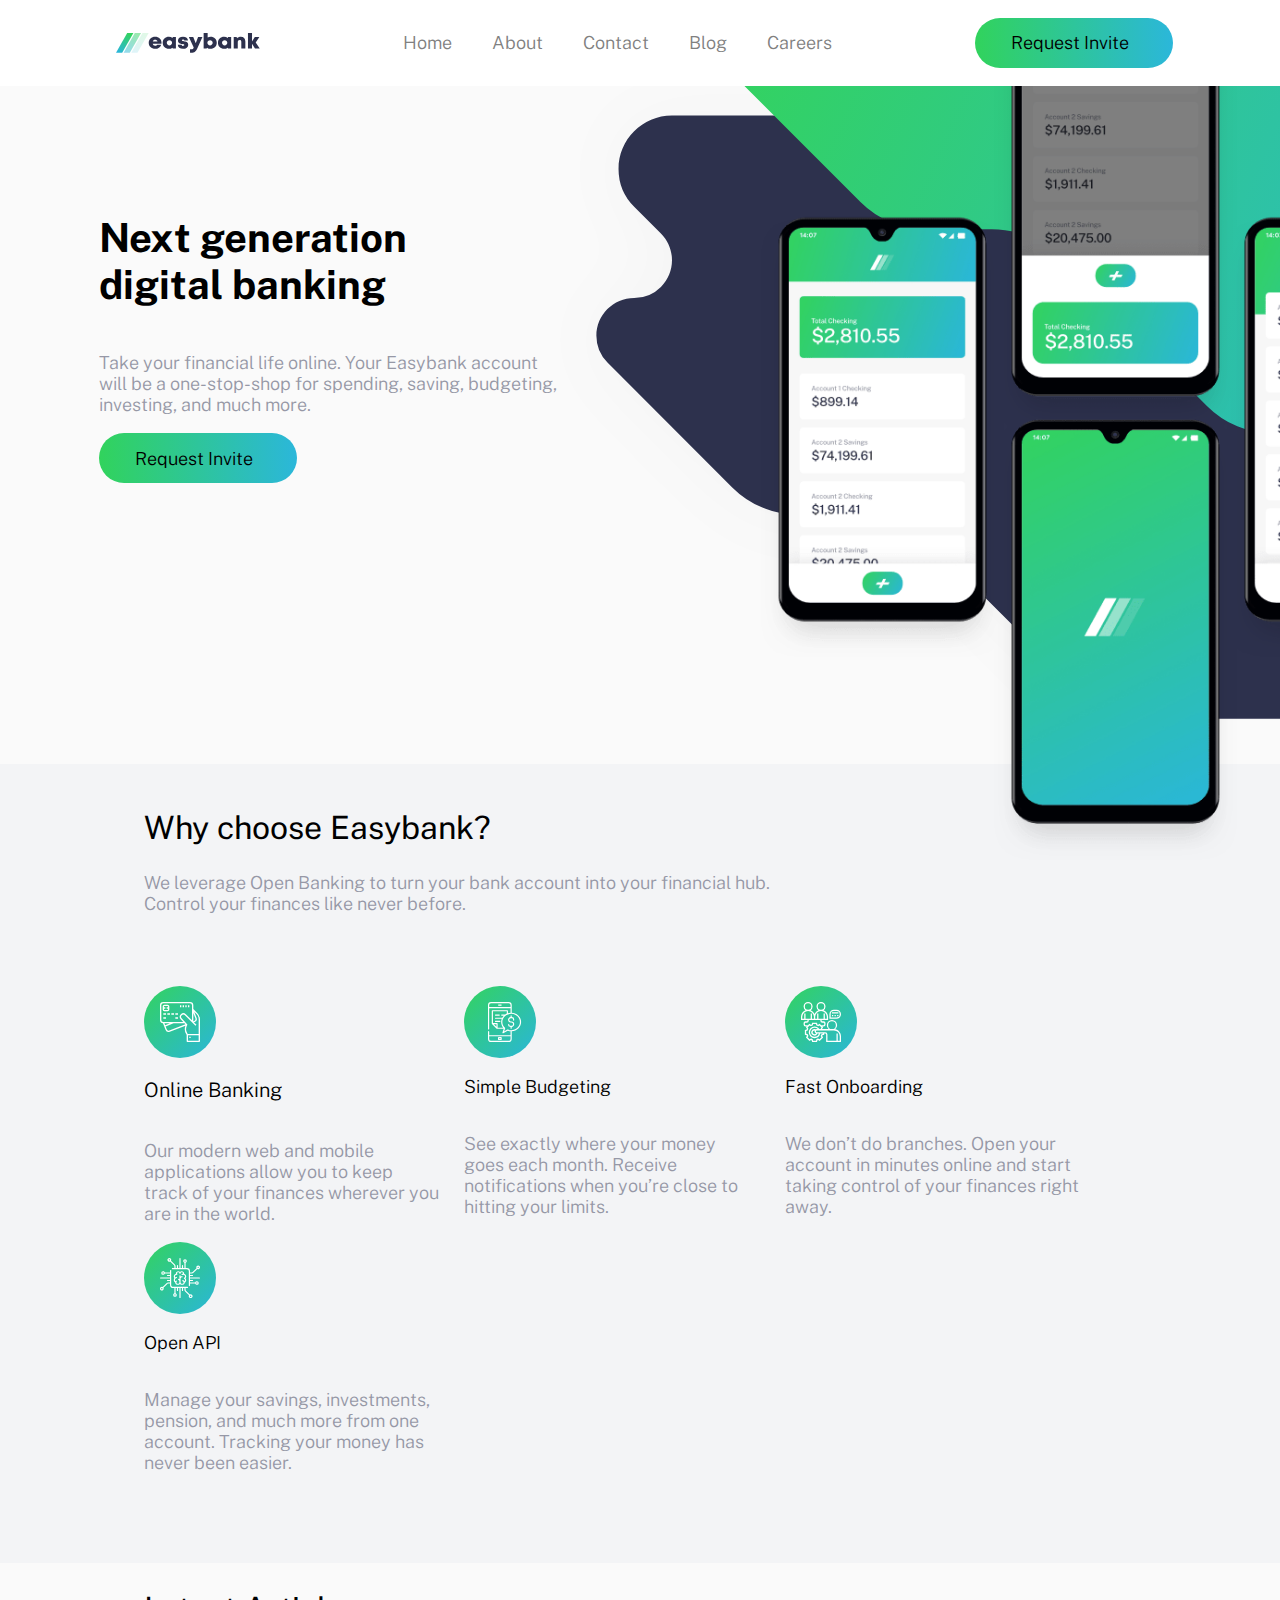
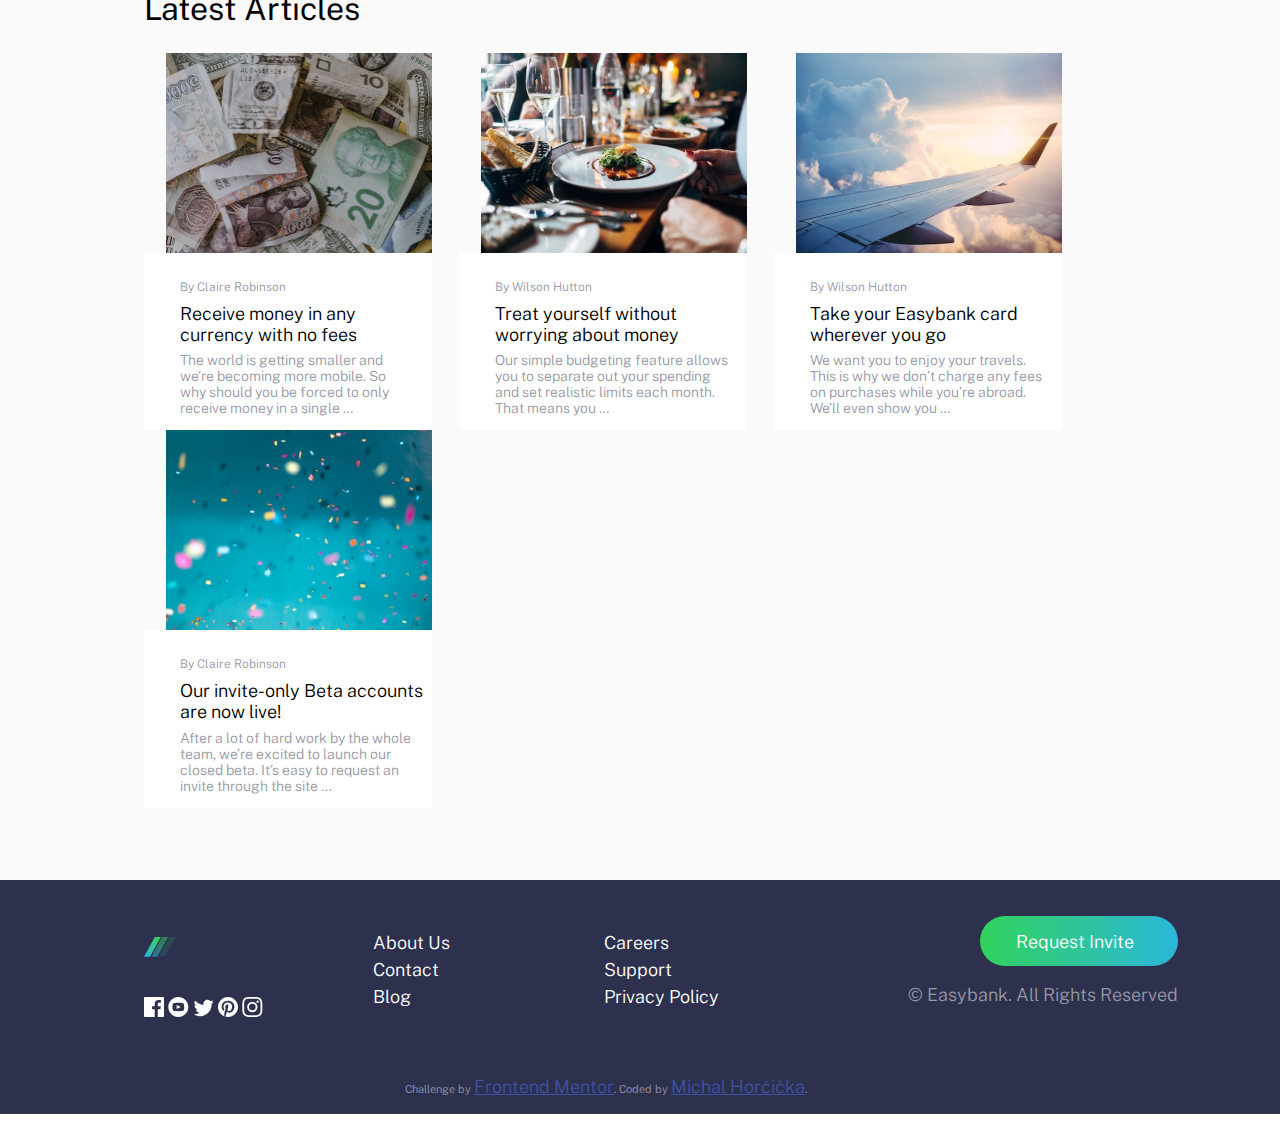
==== index.html @ eb5b4417 "complete web/mobile design" ====
<!DOCTYPE html>
<html lang="en">

<head>
  <meta charset="UTF-8">
  <meta name="viewport" content="width=device-width, initial-scale=1.0"> <!-- displays site properly based on user's device -->

  <link rel="icon" type="image/png" sizes="32x32" href="./images/favicon-32x32.png">
  <link rel="stylesheet" href="style.css" />
  <title>Frontend Mentor | Easybank landing page</title>

  <!-- Feel free to remove these styles or customise in your own stylesheet 👍 -->

</head>

<body>
  <div class="nav">

    <img src="images/logo.svg" alt="">
    <img class="hamburger__button"src="images/icon-hamburger.svg" alt="">
    <div class="nav__links">
      <a href="#">Home</a>
      <a href="#">About</a>
      <a href="#">Contact</a>
      <a href="#">Blog</a>
      <a href="#">Careers</a>

    </div>
    <div class="button">Request Invite</div>
  </div>

  <div class="content__description">
    <div class="article">
      <div class="article__describe">
          <h1 class="article__title main__heading">Next generation digital banking</h1>
          <p class="article__text">Take your financial life online. Your Easybank account will be a one-stop-shop
            for spending, saving, budgeting, investing, and much more.</p>
          <div class="button"> Request Invite</div>
        </div>

      <div class="mockups">
        <img class="mockups__image" src="images/image-mockups.png" alt="">

      </div>
    </div>



    <div class="reference">
      <div class="reference__describe">
        <h2 class="reference__title secondary__heading">Why choose Easybank?</h2>

        <p class="reference__text">We leverage Open Banking to turn your bank account into your financial hub. Control
          your finances like never before.</p>
      </div>

      <div class="reference__adv">

        <div class="reference__adv--item">
          <img class="icon" src="images/icon-online.svg" alt="">

          <h3 class="medium__title">Online Banking</h3>
          <p class="reference__adv--item-text">Our modern web and mobile applications allow you to keep track of your finances
            wherever you are in the world.</p>
        </div>
        <div class="reference__adv--item">
          <img class="icon" src="images/icon-budgeting.svg" alt="">
          <h3 class="medium-title">Simple Budgeting</h3>
          <p class="reference__adv--item-text">See exactly where your money goes each month. Receive notifications when you’re
            close to hitting your limits.</p>
        </div>
        <div class="reference__adv--item">
          <img class="icon" src="images/icon-onboarding.svg" alt="">
          <h3 class="medium-title">Fast Onboarding</h3>
          <p class="reference__adv--item-text">We don’t do branches. Open your account in minutes online and start taking control
            of your finances right away.</p>
        </div>
        <div class="reference__adv--item">
          <img class="icon" src="images/icon-api.svg" alt="">
          <h3 class="medium-title">Open API</h3>
          <p class="reference__adv--item-text">Manage your savings, investments, pension, and much more from one account. Tracking
            your money has never been easier.</p>
        </div>


      </div>

    </div>
    <div class="last_art">
      <h2 class="secondary__heading last_art--heading">Latest Articles</h2>
      <div class="last_art--items">
        <div class="last_art--item">
          <img class="last-art--img" src="images/image-currency.jpg" alt="">
          <div class="last_art--blok">
            <div class="small-font"> By Claire Robinson</div>
            <div class="small__title">Receive money in any currency with no fees</div>
            <p class="last_art--text">The world is getting smaller and we’re becoming more mobile. So why should you be
              forced to only receive money in a single …</p>
          </div>
        </div>
        <div class="last_art--item">
          <img class="last-art--img" src="images/image-restaurant.jpg" alt="">
          <div class="last_art--blok">
            <div class="small-font">By Wilson Hutton</div>
            <div class="small__title"> Treat yourself without worrying about money</div>
            <p class="last_art--text"> Our simple budgeting feature allows you to separate out your spending and set
              realistic limits each month. That means you …</p>
          </div>
        </div>
        <div class="last_art--item">
          <img class="last-art--img" src="images/image-plane.jpg" alt="">
          <div class="last_art--blok">
            <div class="small-font"> By Wilson Hutton</div>
            <div class="small__title"> Take your Easybank card wherever you go</div>
            <p class="last_art--text"> We want you to enjoy your travels. This is why we don’t charge any fees on purchases
              while you’re abroad. We’ll even show you …</p>
          </div>
        </div>
        <div class="last_art--item">
          <img class="last-art--img" src="images/image-confetti.jpg" alt="">
          <div class="last_art--blok">
            <div class="small-font"> By Claire Robinson</div>
            <div class="small__title"> Our invite-only Beta accounts are now live!</div>
            <p class="last_art--text"> After a lot of hard work by the whole team, we’re excited to launch our closed beta.
              It’s easy to request an invite through the site ...</p>
          </div>

        </div>


      </div>
    </div>
  </div>

  <div class="footer__nav">
    <div class="footer__nav--social">
      <div class="logo">
        <img src="images/logo.svg" alt="">
      </div>



      <img src="images/icon-facebook.svg" alt="">
      <img src="images/icon-youtube.svg" alt="">
      <img src="images/icon-twitter.svg" alt="">
      <img src="images/icon-pinterest.svg" alt="">
      <img src="images/icon-instagram.svg" alt="">
    </div>
    <div class="footer__nav--items">
      <a href="#">About Us</a>
      <a href="#"> Contact</a>
      <a href="#">Blog</a>
      <a href="#">Careers</a>
      <a href="#"> Support</a>
      <a href="#">Privacy Policy</a>

    </div>
    <div class="request__button">
      <div class="button ">Request Invite</div>
      <p>© Easybank. All Rights Reserved</p>
    </div>
    <div class="attribution">
      Challenge by <a href="https://www.frontendmentor.io?ref=challenge" target="_blank">Frontend Mentor</a>.
      Coded by <a href="#">Michal Horčička</a>.
    </div>
  </div>



  <!--














  About Us
  Contact
  Blog
  Careers
  Support
  Privacy Policy

  Request Invite

  © Easybank. All Rights Reserved  -->

  <!-- <div class="attribution">
    Challenge by <a href="https://www.frontendmentor.io?ref=challenge" target="_blank">Frontend Mentor</a>.
    Coded by <a href="#">Your Name Here</a>.
  </div> -->
</body>

</html>
---- style.css ----
@import url("https://fonts.googleapis.com/css2?family=Public+Sans:wght@300;400;700&display=swap");
* {
  box-sizing: border-box;
  font-size: 18px;
  font-weight: 300;
}

html {
  width: 100%;
}

body {
  display: grid;
  grid-template-rows: 3rem auto 1fr;
  grid-template-areas: "header header" "article article " "footer footer";
  height: 100%;
  width: 100%;
  font-family: "Public Sans", sans-serif;
  margin-left: 0;
}
@media (max-width: 330px) {
  body {
    grid-template-rows: 3rem 185rem 1fr;
  }
}

.main__heading {
  font-size: 40px;
  font-weight: 700;
}

.secondary__heading {
  font-size: 32px;
  font-weight: 400;
}

.medium__title {
  font-size: 20px;
  font-weight: 300;
  color: black;
}

.icon {
  width: max-content;
}

.button {
  padding: 0.8rem 2rem;
  background: linear-gradient(90deg, #31d35c 0%, #2bb7da 100%, #2d314d 100%);
  border-radius: 2rem;
  width: 11rem;
}

.nav {
  background: white;
  display: flex;
  flex-direction: row;
  flex-wrap: wrap;
  position: fixed;
  z-index: 100;
  justify-content: space-around;
  align-items: center;
  padding: 1rem 2.5rem 1rem 3rem;
  width: 100%;
  top: 0;
}
@media (max-width: 925px) {
  .nav {
    padding-left: 1rem;
    justify-content: space-between;
  }
}
@media (max-width: 925px) {
  .nav .nav__links {
    display: none;
  }
}
.nav img {
  width: 8rem;
}
.nav .hamburger__button {
  width: 1rem;
}
@media (min-width: 925px) {
  .nav .hamburger__button {
    display: none;
  }
}
@media (max-width: 925px) {
  .nav .button {
    display: none;
  }
}
.nav a {
  margin: 0 1rem;
  text-decoration: none;
  color: gray;
}

.content__description {
  grid-area: article;
  background: #fafafa;
  overflow: hidden;
}
@media (max-width: 330px) {
  .content__description {
    width: 330px;
    margin-top: -24rem;
  }
}
.content__description .article {
  margin: 0 0 0 5.5rem;
  display: flex;
  height: 39rem;
  flex-direction: row;
  flex-wrap: wrap-reverse;
}
@media (max-width: 1000px) {
  .content__description .article {
    flex-direction: column-reverse;
    flex-wrap: nowrap;
    height: 30%;
    margin: 0 0 5rem;
    align-items: center;
    text-align: center;
  }
}
@media (max-width: 1000px) and (max-width: 330px) {
  .content__description .article {
    width: 100%;
    height: 24.3%;
  }
}
.content__description .article .mockups {
  background: url("images/bg-intro-desktop.svg") no-repeat;
  background-position-x: 6rem;
  background-position-y: 0;
  background-size: 130%;
  width: 67%;
}
@media (max-width: 1516px) {
  .content__description .article .mockups {
    background-size: 100%;
    background-position-x: 16rem;
    background-position-y: -1rem;
    width: 100%;
    position: relative;
    left: 12%;
    top: 14rem;
  }
}
@media (max-width: 1000px) {
  .content__description .article .mockups {
    background-position-x: 0;
    left: -50rem;
    top: -2rem;
    margin-left: 100rem;
  }
}
@media (max-width: 330px) {
  .content__description .article .mockups {
    width: 100%;
    background-position-x: -60px;
    background-position-y: -8rem;
    background-size: 140%;
  }
}
.content__description .article .mockups .mockups__image {
  position: relative;
  left: 17.9rem;
  top: 8rem;
}
@media (max-width: 1516px) {
  .content__description .article .mockups .mockups__image {
    left: 28.9rem;
    width: 60%;
  }
}
@media (max-width: 1000px) {
  .content__description .article .mockups .mockups__image {
    left: 2.9rem;
    top: 2rem;
  }
}
@media (max-width: 330px) {
  .content__description .article .mockups .mockups__image {
    left: -0.4rem;
    top: -3rem;
  }
}
.content__description .article .article__describe {
  position: relative;
  top: 22rem;
  display: flex;
  flex-direction: column;
}
@media (max-width: 1516px) {
  .content__description .article .article__describe {
    top: -40%;
  }
}
@media (max-width: 1000px) {
  .content__description .article .article__describe {
    top: 0;
    align-items: center;
  }
}
.content__description .article .article__describe .article__title {
  font-size: 40px;
  font-weight: 700;
  width: 24rem;
}
@media (max-width: 330px) {
  .content__description .article .article__describe .article__title {
    width: 15rem;
    font-size: 1.8rem;
  }
}
.content__description .article .article__describe .article__text {
  width: 26rem;
  color: #9698a6;
}
@media (max-width: 330px) {
  .content__description .article .article__describe .article__text {
    width: 15rem;
    font-size: 0.7rem;
    line-height: 1.5;
    margin-bottom: 2rem;
  }
}
.content__description .reference {
  color: #9698a6;
  grid-area: reference;
  width: 100%;
  padding: 1rem 0 4rem 8rem;
  background: #f3f4f6;
}
.content__description .reference .reference__describe {
  grid-area: describe__ref;
}
.content__description .reference .reference__title {
  color: black;
  font-weight: 400;
}
.content__description .reference .reference__text {
  width: 36rem;
}
@media (max-width: 330px) {
  .content__description .reference .reference__text {
    width: 25rem;
    padding: 0 8rem 0 1rem;
    font-size: 0.7rem;
  }
}
.content__description .reference p {
  width: 16.4rem;
}
@media (max-width: 330px) {
  .content__description .reference {
    width: 100%;
    padding-left: 0;
    text-align: center;
  }
}
.content__description .reference .reference__adv {
  grid-area: ref__adv;
  display: flex;
  flex-direction: row;
  flex-wrap: wrap;
  margin-top: 4rem;
}
@media (max-width: 330px) {
  .content__description .reference .reference__adv {
    flex-direction: column;
    flex-wrap: nowrap;
    align-items: center;
  }
}
.content__description .reference .reference__adv .reference__adv--item {
  margin-right: 0.4rem;
  padding-right: 1rem;
  display: flex;
  flex-direction: column;
}
.content__description .reference .reference__adv .reference__adv--item h3 {
  color: black;
}
@media (max-width: 330px) {
  .content__description .reference .reference__adv .reference__adv--item {
    align-items: center;
    padding-right: 0;
    margin-right: 0;
    margin-top: 1rem;
  }
}
.content__description .reference .reference__adv .reference__adv--item .reference__adv--item-text {
  width: 16.4rem;
}
@media (max-width: 330px) {
  .content__description .reference .reference__adv .reference__adv--item .reference__adv--item-text {
    width: 15.4rem;
    font-size: 0.7rem;
  }
}
.content__description .last_art {
  grid-area: last_artic;
  background: #fafafa;
  display: flex;
  flex-direction: column;
  flex-wrap: wrap;
  padding-bottom: 4rem;
}
.content__description .last_art .last_art--heading {
  margin-left: 8rem;
}
@media (max-width: 330px) {
  .content__description .last_art .last_art--heading {
    margin-left: 0;
    text-align: center;
  }
}
.content__description .last_art .last_art--items {
  margin-left: 8rem;
  display: flex;
  flex-direction: row;
  flex-wrap: wrap;
}
@media (max-width: 330px) {
  .content__description .last_art .last_art--items {
    margin-left: 0;
    flex-direction: column;
    flex-wrap: nowrap;
  }
}
.content__description .last_art .last_art--items .last_art--item {
  margin-right: 1.5rem;
  display: flex;
  color: #9698a6;
  flex-direction: column;
  align-items: end;
}
@media (max-width: 330px) {
  .content__description .last_art .last_art--items .last_art--item {
    align-items: center;
    margin-right: 0;
  }
}
.content__description .last_art .last_art--items .last_art--item .last_art--blok {
  background: white;
  padding-left: 2rem;
  padding-top: 1.5rem;
}
@media (max-width: 330px) {
  .content__description .last_art .last_art--items .last_art--item .last_art--blok {
    padding-left: 0;
  }
}
.content__description .last_art .last_art--items .last_art--item .last_art--blok .small__title {
  font-size: 18px;
  font-weight: 300;
  color: black;
  width: 14rem;
}
@media (max-width: 330px) {
  .content__description .last_art .last_art--items .last_art--item .last_art--blok .small__title {
    font-size: 17px;
  }
}
.content__description .last_art .last_art--items .last_art--item .last-art--img {
  width: 266px;
  height: 200px;
  display: inline-block;
}
.content__description .last_art .last_art--items .last_art--item .small-font {
  font-size: 12px;
  margin-bottom: 0.5rem;
}
.content__description .last_art .last_art--items .last_art--item .last_art--text {
  margin-top: 0.4rem;
  font-size: 14px;
  width: 13rem;
}
@media (max-width: 330px) {
  .content__description .last_art .last_art--items .last_art--item .last_art--text {
    font-size: 12px;
    width: 14rem;
  }
}

.footer__nav {
  background: #2d314d;
  grid-area: footer;
  display: grid;
  grid-template-columns: 1fr 2fr 10fr 2fr;
  grid-template-rows: 10rem 3rem;
  grid-template-areas: "icon link button" "maker maker maker";
  justify-items: center;
  align-items: center;
  color: #9698a6;
  width: 100%;
}
@media (max-width: 330px) {
  .footer__nav {
    display: flex;
    flex-direction: column;
    flex-wrap: nowrap;
    justify-content: space-around;
    height: 150%;
  }
}
.footer__nav .logo {
  margin-bottom: 2rem;
}
.footer__nav .footer__nav--social {
  grid-area: icon;
  margin-left: 8rem;
  margin-right: 5rem;
  margin-top: 1rem;
}
@media (max-width: 330px) {
  .footer__nav .footer__nav--social {
    margin: 1rem 0 0;
  }
}
.footer__nav .footer__nav--items {
  grid-area: link;
  display: flex;
  flex-direction: column;
  flex-wrap: wrap;
  justify-content: space-around;
  width: 500px;
  height: 80px;
}
.footer__nav .footer__nav--items a {
  color: white;
  text-decoration: none;
}
@media (max-width: 330px) {
  .footer__nav .footer__nav--items {
    width: 100%;
    height: 12rem;
    justify-content: space-around;
    align-items: center;
  }
}
.footer__nav .request__button {
  grid-area: button;
  display: flex;
  flex-direction: column;
  align-items: end;
}
.footer__nav .request__button .button {
  color: white;
}
@media (max-width: 330px) {
  .footer__nav .request__button {
    align-items: center;
  }
}
.footer__nav .attribution {
  grid-area: maker;
  font-size: 11px;
  text-align: center;
}
@media (max-width: 330px) {
  .footer__nav .attribution {
    margin: 0 3rem 0 2rem;
  }
}
.footer__nav .attribution a {
  color: #3e52a3;
}

/*# sourceMappingURL=style.css.map */
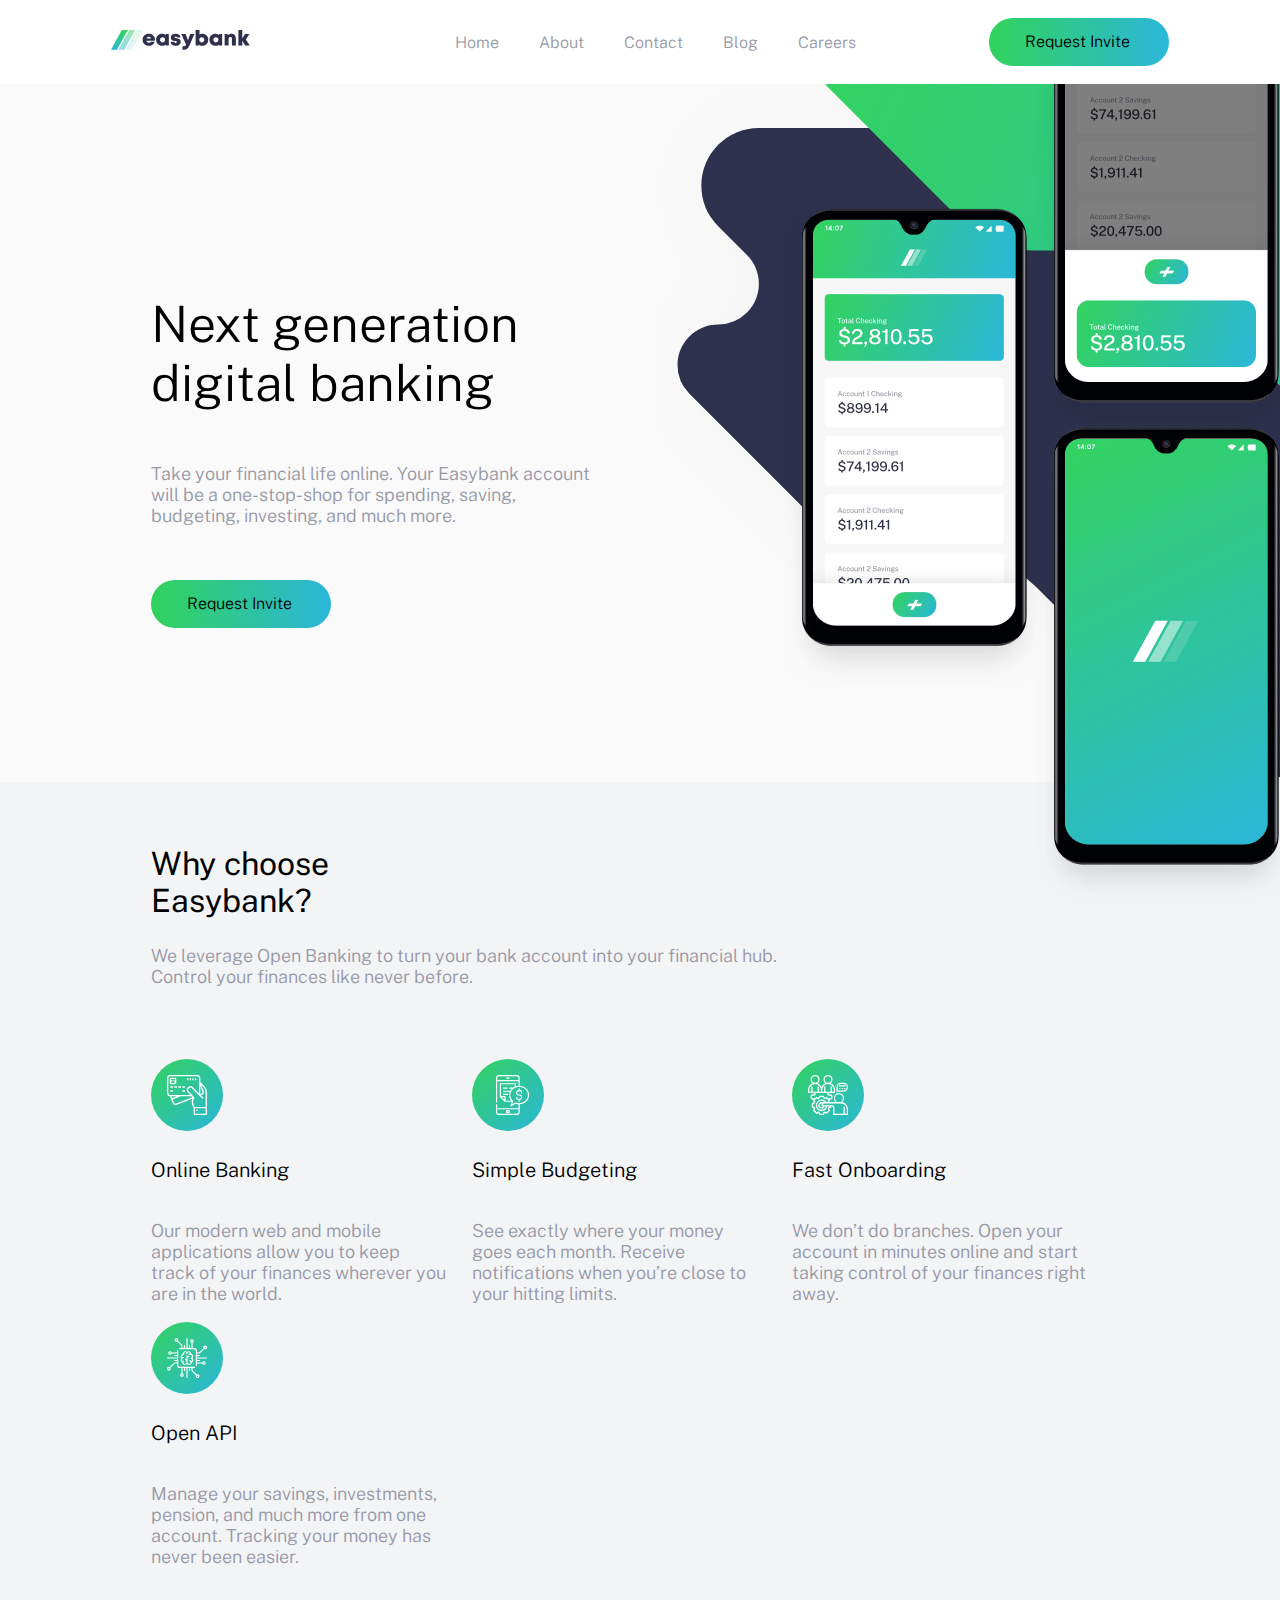
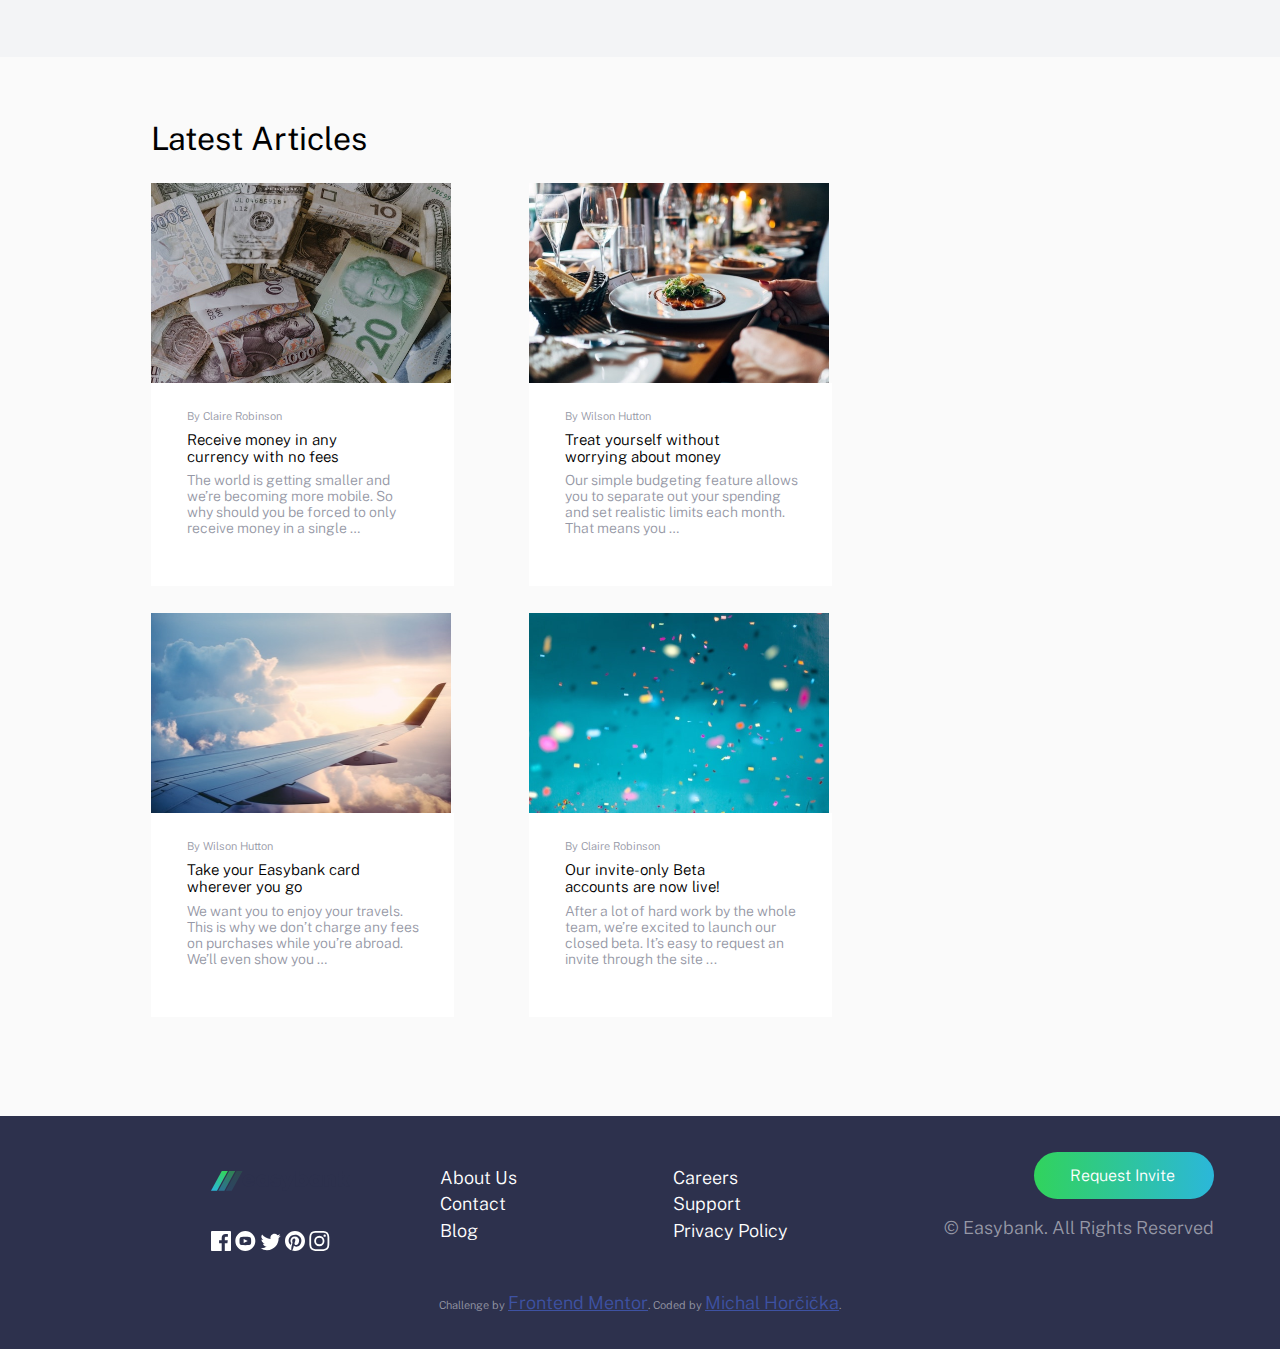
==== commit 8f328399: "refaktoring css to scss responsive design for iphone + ipad + web" ====
--- a/index.html
+++ b/index.html
@@ -4,6 +4,7 @@
 <head>
   <meta charset="UTF-8">
   <meta name="viewport" content="width=device-width, initial-scale=1.0"> <!-- displays site properly based on user's device -->
+  <meta name="viewport" content="width=device-width, initial-scale=1.0, minimum-scale=1.0, maximum-scale=1.0, user-scalable=no">
 
   <link rel="icon" type="image/png" sizes="32x32" href="./images/favicon-32x32.png">
   <link rel="stylesheet" href="style.css" />
@@ -15,9 +16,12 @@
 
 <body>
   <div class="nav">
-
-    <img src="images/logo.svg" alt="">
-    <img class="hamburger__button"src="images/icon-hamburger.svg" alt="">
+    <div class="logo">
+      <img src="images/logo.svg" alt="">
+    </div>
+    <div class="hamburger__button" >
+      <img src="images/icon-hamburger.svg" alt="">
+    </div>
     <div class="nav__links">
       <a href="#">Home</a>
       <a href="#">About</a>
@@ -32,11 +36,11 @@
   <div class="content__description">
     <div class="article">
       <div class="article__describe">
-          <h1 class="article__title main__heading">Next generation digital banking</h1>
-          <p class="article__text">Take your financial life online. Your Easybank account will be a one-stop-shop
-            for spending, saving, budgeting, investing, and much more.</p>
-          <div class="button"> Request Invite</div>
-        </div>
+        <h1 class="article__title">Next generation digital banking</h1>
+        <p class="article__text">Take your financial life online. Your Easybank account will be a one-stop-shop
+          for spending, saving, budgeting, investing, and much more.</p>
+        <div class="button"> Request Invite</div>
+      </div>
 
       <div class="mockups">
         <img class="mockups__image" src="images/image-mockups.png" alt="">
@@ -48,7 +52,7 @@
 
     <div class="reference">
       <div class="reference__describe">
-        <h2 class="reference__title secondary__heading">Why choose Easybank?</h2>
+        <h2 class="reference__title ">Why choose Easybank?</h2>
 
         <p class="reference__text">We leverage Open Banking to turn your bank account into your financial hub. Control
           your finances like never before.</p>
@@ -59,25 +63,25 @@
         <div class="reference__adv--item">
           <img class="icon" src="images/icon-online.svg" alt="">
 
-          <h3 class="medium__title">Online Banking</h3>
+          <h3 class="reference__medium--title">Online Banking</h3>
           <p class="reference__adv--item-text">Our modern web and mobile applications allow you to keep track of your finances
             wherever you are in the world.</p>
         </div>
         <div class="reference__adv--item">
           <img class="icon" src="images/icon-budgeting.svg" alt="">
-          <h3 class="medium-title">Simple Budgeting</h3>
+          <h3 class="reference__medium--title">Simple Budgeting</h3>
           <p class="reference__adv--item-text">See exactly where your money goes each month. Receive notifications when you’re
-            close to hitting your limits.</p>
+            close to your hitting limits.</p>
         </div>
         <div class="reference__adv--item">
           <img class="icon" src="images/icon-onboarding.svg" alt="">
-          <h3 class="medium-title">Fast Onboarding</h3>
+          <h3 class="reference__medium--title">Fast Onboarding</h3>
           <p class="reference__adv--item-text">We don’t do branches. Open your account in minutes online and start taking control
             of your finances right away.</p>
         </div>
         <div class="reference__adv--item">
           <img class="icon" src="images/icon-api.svg" alt="">
-          <h3 class="medium-title">Open API</h3>
+          <h3 class="reference__medium--title">Open API</h3>
           <p class="reference__adv--item-text">Manage your savings, investments, pension, and much more from one account. Tracking
             your money has never been easier.</p>
         </div>
@@ -87,7 +91,7 @@
 
     </div>
     <div class="last_art">
-      <h2 class="secondary__heading last_art--heading">Latest Articles</h2>
+      <h2 class=" last_art--heading">Latest Articles</h2>
       <div class="last_art--items">
         <div class="last_art--item">
           <img class="last-art--img" src="images/image-currency.jpg" alt="">
--- a/style.css
+++ b/style.css
@@ -11,32 +11,35 @@
 
 body {
   display: grid;
-  grid-template-rows: 3rem auto 1fr;
-  grid-template-areas: "header header" "article article " "footer footer";
+  grid-template: fit-content(4000px) fit-content(500px)/auto;
+  grid-template-areas: "article article " "footer footer";
   height: 100%;
   width: 100%;
   font-family: "Public Sans", sans-serif;
   margin-left: 0;
 }
-@media (max-width: 330px) {
-  body {
-    grid-template-rows: 3rem 185rem 1fr;
-  }
-}
-
-.main__heading {
-  font-size: 40px;
+
+.responzive_sizing, .content__description .last_art, .content__description .reference, .nav {
+  width: 100%;
+  padding: 2rem 0 4rem 8.4rem;
+}
+
+.main__heading, .content__description .article .article__describe {
+  font-size: 54px;
   font-weight: 700;
-}
-
-.secondary__heading {
+  margin-block-end: 0;
+}
+
+.secondary__heading, .content__description .last_art .last_art--heading, .content__description .reference .reference__title {
+  color: black;
   font-size: 32px;
   font-weight: 400;
 }
 
-.medium__title {
+.medium__title, .content__description .reference .reference__adv .reference__adv--item .reference__medium--title {
   font-size: 20px;
   font-weight: 300;
+  margin-block-start: 1.5rem;
   color: black;
 }
 
@@ -44,42 +47,38 @@
   width: max-content;
 }
 
-.button {
+.button, .content__description .article .article__describe .button {
   padding: 0.8rem 2rem;
-  background: linear-gradient(90deg, #31d35c 0%, #2bb7da 100%, #2d314d 100%);
+  background: linear-gradient(90deg, #31d35c 0%, #2bb7da 100%, #2d314d);
   border-radius: 2rem;
-  width: 11rem;
+  width: 10rem;
+  font-size: 16px;
 }
 
 .nav {
   background: white;
-  display: flex;
-  flex-direction: row;
-  flex-wrap: wrap;
   position: fixed;
   z-index: 100;
   justify-content: space-around;
   align-items: center;
-  padding: 1rem 2.5rem 1rem 3rem;
-  width: 100%;
+  padding: 1rem 1rem;
   top: 0;
-}
-@media (max-width: 925px) {
-  .nav {
-    padding-left: 1rem;
-    justify-content: space-between;
-  }
+  display: flex;
+  flex-direction: row;
+  flex-wrap: nowrap;
+}
+.nav .nav__links {
+  margin-right: -4rem;
 }
 @media (max-width: 925px) {
   .nav .nav__links {
     display: none;
   }
 }
-.nav img {
-  width: 8rem;
-}
 .nav .hamburger__button {
-  width: 1rem;
+  width: 50%;
+  text-align: end;
+  cursor: pointer;
 }
 @media (min-width: 925px) {
   .nav .hamburger__button {
@@ -87,193 +86,248 @@
   }
 }
 @media (max-width: 925px) {
-  .nav .button {
+  .nav .button, .nav .content__description .article .article__describe .button, .content__description .article .article__describe .nav .button {
     display: none;
   }
 }
 .nav a {
   margin: 0 1rem;
   text-decoration: none;
-  color: gray;
+  color: #9698a6;
+  font-size: 16px;
 }
 
 .content__description {
   grid-area: article;
   background: #fafafa;
   overflow: hidden;
-}
-@media (max-width: 330px) {
+  width: 100%;
+}
+@media (max-width: 376px) {
   .content__description {
-    width: 330px;
-    margin-top: -24rem;
+    margin-top: -6rem;
   }
 }
 .content__description .article {
-  margin: 0 0 0 5.5rem;
-  display: flex;
-  height: 39rem;
+  height: 43rem;
+  width: 100%;
+  padding: 24rem 0 0 8.4rem;
+  display: flex;
   flex-direction: row;
   flex-wrap: wrap-reverse;
 }
-@media (max-width: 1000px) {
+@media (max-width: 376px) {
   .content__description .article {
+    display: flex;
     flex-direction: column-reverse;
     flex-wrap: nowrap;
-    height: 30%;
-    margin: 0 0 5rem;
-    align-items: center;
-    text-align: center;
-  }
-}
-@media (max-width: 1000px) and (max-width: 330px) {
+    padding: 0;
+    margin-bottom: 5rem;
+    width: 100%;
+  }
+}
+@media (min-width: 376px) and (max-width: 768px) {
   .content__description .article {
-    width: 100%;
-    height: 24.3%;
+    height: 54rem;
+    padding: 0;
+    margin-bottom: 8rem;
+    justify-content: center;
+  }
+}
+.content__description .article .article__describe {
+  width: 45%;
+  height: inherit;
+  padding-top: 14rem;
+  display: flex;
+  flex-direction: column;
+  flex-wrap: nowrap;
+}
+.content__description .article .article__describe .button {
+  margin-top: 2rem;
+}
+@media (max-width: 376px) {
+  .content__description .article .article__describe {
+    padding-top: 0;
+    align-items: center;
+    text-align: center;
+    justify-content: center;
+    margin-right: 0;
+    margin-left: 0;
+    padding-left: 0;
+    padding-right: 0;
+    width: 100%;
+  }
+}
+@media (min-width: 376px) and (max-width: 768px) {
+  .content__description .article .article__describe {
+    padding-top: 0;
+    height: auto;
+    align-items: center;
+    text-align: center;
+    justify-content: center;
+    margin-right: 0;
+    margin-left: 0;
+    padding-left: 0;
+    padding-right: 0;
+  }
+}
+.content__description .article .article__describe .article__title {
+  width: 27rem;
+  font-size: 50px;
+}
+@media (max-width: 376px) {
+  .content__description .article .article__describe .article__title {
+    width: 100%;
+    font-size: 2rem;
+    text-align: center;
+  }
+}
+@media (min-width: 376px) and (max-width: 768px) {
+  .content__description .article .article__describe .article__title {
+    margin-block-start: 0;
+  }
+}
+.content__description .article .article__describe .article__text {
+  width: 25rem;
+  color: #9698a6;
+}
+@media (max-width: 376px) {
+  .content__description .article .article__describe .article__text {
+    font-size: 0.7rem;
+    width: 16rem;
+    line-height: 1.5;
   }
 }
 .content__description .article .mockups {
   background: url("images/bg-intro-desktop.svg") no-repeat;
-  background-position-x: 6rem;
-  background-position-y: 0;
-  background-size: 130%;
-  width: 67%;
-}
-@media (max-width: 1516px) {
+  background-position: -3rem -1rem;
+  width: 55%;
+}
+@media (max-width: 376px) {
   .content__description .article .mockups {
-    background-size: 100%;
-    background-position-x: 16rem;
-    background-position-y: -1rem;
-    width: 100%;
-    position: relative;
-    left: 12%;
-    top: 14rem;
-  }
-}
-@media (max-width: 1000px) {
+    width: 100%;
+    background-position: -5rem -3rem;
+    background-size: 160%;
+  }
+}
+@media (min-width: 376px) and (max-width: 768px) {
   .content__description .article .mockups {
-    background-position-x: 0;
-    left: -50rem;
-    top: -2rem;
-    margin-left: 100rem;
-  }
-}
-@media (max-width: 330px) {
-  .content__description .article .mockups {
-    width: 100%;
-    background-position-x: -60px;
-    background-position-y: -8rem;
-    background-size: 140%;
+    width: 100%;
+    max-width: 43rem;
+    background-size: 49rem;
+    background-position: 4rem 20rem;
+    padding-bottom: 17rem;
   }
 }
 .content__description .article .mockups .mockups__image {
   position: relative;
-  left: 17.9rem;
-  top: 8rem;
-}
-@media (max-width: 1516px) {
+  left: 6.9rem;
+  top: 7rem;
+}
+@media (max-width: 376px) {
   .content__description .article .mockups .mockups__image {
-    left: 28.9rem;
-    width: 60%;
-  }
-}
-@media (max-width: 1000px) {
+    top: 2rem;
+    left: 0;
+    width: 90%;
+  }
+}
+@media (min-width: 376px) and (max-width: 768px) {
   .content__description .article .mockups .mockups__image {
-    left: 2.9rem;
-    top: 2rem;
-  }
-}
-@media (max-width: 330px) {
-  .content__description .article .mockups .mockups__image {
-    left: -0.4rem;
-    top: -3rem;
-  }
-}
-.content__description .article .article__describe {
-  position: relative;
-  top: 22rem;
-  display: flex;
-  flex-direction: column;
-}
-@media (max-width: 1516px) {
-  .content__description .article .article__describe {
-    top: -40%;
-  }
-}
-@media (max-width: 1000px) {
-  .content__description .article .article__describe {
-    top: 0;
-    align-items: center;
-  }
-}
-.content__description .article .article__describe .article__title {
-  font-size: 40px;
-  font-weight: 700;
-  width: 24rem;
-}
-@media (max-width: 330px) {
-  .content__description .article .article__describe .article__title {
-    width: 15rem;
-    font-size: 1.8rem;
-  }
-}
-.content__description .article .article__describe .article__text {
-  width: 26rem;
-  color: #9698a6;
-}
-@media (max-width: 330px) {
-  .content__description .article .article__describe .article__text {
-    width: 15rem;
-    font-size: 0.7rem;
-    line-height: 1.5;
-    margin-bottom: 2rem;
+    left: 3rem;
+    top: 17rem;
+    width: 37rem;
   }
 }
 .content__description .reference {
   color: #9698a6;
-  grid-area: reference;
-  width: 100%;
-  padding: 1rem 0 4rem 8rem;
   background: #f3f4f6;
 }
-.content__description .reference .reference__describe {
-  grid-area: describe__ref;
+@media (min-width: 376px) and (max-width: 768px) {
+  .content__description .reference {
+    align-items: center;
+    text-align: center;
+    justify-content: center;
+    margin-right: 0;
+    margin-left: 0;
+    padding-left: 0;
+    padding-right: 0;
+  }
+}
+@media (max-width: 376px) {
+  .content__description .reference .reference__describe {
+    display: flex;
+    flex-direction: column;
+    flex-wrap: nowrap;
+    align-items: center;
+  }
+}
+@media (min-width: 376px) and (max-width: 768px) {
+  .content__description .reference .reference__describe {
+    display: flex;
+    flex-direction: column;
+    flex-wrap: nowrap;
+    align-items: center;
+    text-align: center;
+    justify-content: center;
+    margin-right: 0;
+    margin-left: 0;
+    padding-left: 0;
+    padding-right: 0;
+    text-align: center;
+  }
 }
 .content__description .reference .reference__title {
-  color: black;
-  font-weight: 400;
+  width: 10rem;
 }
 .content__description .reference .reference__text {
   width: 36rem;
 }
-@media (max-width: 330px) {
+@media (max-width: 376px) {
   .content__description .reference .reference__text {
-    width: 25rem;
-    padding: 0 8rem 0 1rem;
+    width: 17rem;
     font-size: 0.7rem;
   }
 }
-.content__description .reference p {
-  width: 16.4rem;
-}
-@media (max-width: 330px) {
+@media (min-width: 376px) and (max-width: 768px) {
+  .content__description .reference .reference__text {
+    width: 17rem;
+    padding: 0;
+  }
+}
+@media (max-width: 376px) {
   .content__description .reference {
     width: 100%;
     padding-left: 0;
     text-align: center;
+    padding-top: 4rem;
+  }
+}
+@media (min-width: 376px) and (max-width: 768px) {
+  .content__description .reference {
+    display: flex;
+    flex-flow: column wrap;
+    align-items: center;
+    padding-bottom: 5rem;
   }
 }
 .content__description .reference .reference__adv {
-  grid-area: ref__adv;
   display: flex;
   flex-direction: row;
   flex-wrap: wrap;
   margin-top: 4rem;
 }
-@media (max-width: 330px) {
+@media (max-width: 376px) {
   .content__description .reference .reference__adv {
+    display: flex;
     flex-direction: column;
     flex-wrap: nowrap;
     align-items: center;
+    margin-top: 2.5rem;
+  }
+}
+@media (min-width: 376px) and (max-width: 768px) {
+  .content__description .reference .reference__adv {
+    justify-content: center;
   }
 }
 .content__description .reference .reference__adv .reference__adv--item {
@@ -281,98 +335,137 @@
   padding-right: 1rem;
   display: flex;
   flex-direction: column;
-}
-.content__description .reference .reference__adv .reference__adv--item h3 {
-  color: black;
-}
-@media (max-width: 330px) {
+  flex-wrap: nowrap;
+}
+@media (max-width: 376px) {
   .content__description .reference .reference__adv .reference__adv--item {
     align-items: center;
     padding-right: 0;
     margin-right: 0;
     margin-top: 1rem;
+  }
+}
+@media (min-width: 376px) and (max-width: 768px) {
+  .content__description .reference .reference__adv .reference__adv--item {
+    align-items: center;
+    text-align: center;
+    justify-content: center;
+    margin-right: 0;
+    margin-left: 0;
+    padding-left: 0;
+    padding-right: 0;
+    margin-right: 1rem;
+    margin-left: 1rem;
   }
 }
 .content__description .reference .reference__adv .reference__adv--item .reference__adv--item-text {
   width: 16.4rem;
 }
-@media (max-width: 330px) {
+@media (max-width: 376px) {
   .content__description .reference .reference__adv .reference__adv--item .reference__adv--item-text {
-    width: 15.4rem;
+    width: 16rem;
     font-size: 0.7rem;
   }
 }
 .content__description .last_art {
-  grid-area: last_artic;
   background: #fafafa;
   display: flex;
   flex-direction: column;
   flex-wrap: wrap;
-  padding-bottom: 4rem;
-}
-.content__description .last_art .last_art--heading {
-  margin-left: 8rem;
-}
-@media (max-width: 330px) {
+}
+@media (max-width: 376px) {
+  .content__description .last_art {
+    margin-left: 0;
+    padding: 2rem 0 4rem;
+    align-items: center;
+  }
+}
+@media (min-width: 376px) and (max-width: 768px) {
+  .content__description .last_art {
+    align-items: center;
+    text-align: center;
+    justify-content: center;
+    margin-right: 0;
+    margin-left: 0;
+    padding-left: 0;
+    padding-right: 0;
+    padding-top: 5rem;
+  }
+}
+@media (max-width: 376px) {
   .content__description .last_art .last_art--heading {
     margin-left: 0;
     text-align: center;
   }
 }
 .content__description .last_art .last_art--items {
-  margin-left: 8rem;
   display: flex;
   flex-direction: row;
   flex-wrap: wrap;
 }
-@media (max-width: 330px) {
+@media (max-width: 376px) {
   .content__description .last_art .last_art--items {
     margin-left: 0;
+    display: flex;
     flex-direction: column;
     flex-wrap: nowrap;
   }
 }
+@media (min-width: 376px) and (max-width: 768px) {
+  .content__description .last_art .last_art--items {
+    align-items: center;
+    text-align: center;
+    justify-content: center;
+    margin-right: 0;
+    margin-left: 0;
+    padding-left: 0;
+    padding-right: 0;
+  }
+}
 .content__description .last_art .last_art--items .last_art--item {
-  margin-right: 1.5rem;
-  display: flex;
+  width: min-content;
+  margin-right: 1rem;
   color: #9698a6;
+  display: flex;
   flex-direction: column;
-  align-items: end;
-}
-@media (max-width: 330px) {
+  flex-wrap: nowrap;
+}
+@media (max-width: 376px) {
   .content__description .last_art .last_art--items .last_art--item {
     align-items: center;
-    margin-right: 0;
+    text-align: center;
+    justify-content: center;
+    margin-right: 0;
+    margin-left: 0;
+    padding-left: 0;
+    padding-right: 0;
+    text-align: left;
+  }
+}
+@media (min-width: 376px) and (max-width: 768px) {
+  .content__description .last_art .last_art--items .last_art--item {
+    align-items: center;
   }
 }
 .content__description .last_art .last_art--items .last_art--item .last_art--blok {
+  width: 84%;
+  text-align: left;
   background: white;
-  padding-left: 2rem;
-  padding-top: 1.5rem;
-}
-@media (max-width: 330px) {
-  .content__description .last_art .last_art--items .last_art--item .last_art--blok {
-    padding-left: 0;
-  }
+  padding: 1.5rem 5rem 2rem 2rem;
+  margin-bottom: 1.5rem;
 }
 .content__description .last_art .last_art--items .last_art--item .last_art--blok .small__title {
-  font-size: 18px;
+  font-size: 15px;
   font-weight: 300;
   color: black;
-  width: 14rem;
-}
-@media (max-width: 330px) {
-  .content__description .last_art .last_art--items .last_art--item .last_art--blok .small__title {
-    font-size: 17px;
-  }
 }
 .content__description .last_art .last_art--items .last_art--item .last-art--img {
-  width: 266px;
+  width: 300px;
   height: 200px;
   display: inline-block;
 }
 .content__description .last_art .last_art--items .last_art--item .small-font {
-  font-size: 12px;
+  font-size: 11px;
   margin-bottom: 0.5rem;
 }
 .content__description .last_art .last_art--items .last_art--item .last_art--text {
@@ -380,89 +473,131 @@
   font-size: 14px;
   width: 13rem;
 }
-@media (max-width: 330px) {
+@media (max-width: 376px) {
   .content__description .last_art .last_art--items .last_art--item .last_art--text {
     font-size: 12px;
-    width: 14rem;
   }
 }
 
 .footer__nav {
   background: #2d314d;
   grid-area: footer;
-  display: grid;
-  grid-template-columns: 1fr 2fr 10fr 2fr;
-  grid-template-rows: 10rem 3rem;
-  grid-template-areas: "icon link button" "maker maker maker";
-  justify-items: center;
+  display: flex;
+  flex-direction: row;
+  flex-wrap: wrap;
   align-items: center;
+  justify-content: center;
+  padding: 2rem 0 0;
   color: #9698a6;
   width: 100%;
 }
-@media (max-width: 330px) {
+@media (max-width: 376px) {
   .footer__nav {
     display: flex;
     flex-direction: column;
     flex-wrap: nowrap;
     justify-content: space-around;
     height: 150%;
+    align-items: center;
+  }
+}
+@media (min-width: 376px) and (max-width: 768px) {
+  .footer__nav {
+    display: flex;
+    flex-direction: column;
+    flex-wrap: nowrap;
+    align-items: center;
+    text-align: center;
+    justify-content: center;
+    margin-right: 0;
+    margin-left: 0;
+    padding-left: 0;
+    padding-right: 0;
   }
 }
 .footer__nav .logo {
   margin-bottom: 2rem;
 }
 .footer__nav .footer__nav--social {
-  grid-area: icon;
   margin-left: 8rem;
   margin-right: 5rem;
   margin-top: 1rem;
 }
-@media (max-width: 330px) {
+@media (max-width: 376px) {
   .footer__nav .footer__nav--social {
     margin: 1rem 0 0;
   }
 }
+@media (min-width: 376px) and (max-width: 768px) {
+  .footer__nav .footer__nav--social {
+    align-items: center;
+    text-align: center;
+    justify-content: center;
+    margin-right: 0;
+    margin-left: 0;
+    padding-left: 0;
+    padding-right: 0;
+    padding-bottom: 3rem;
+  }
+}
 .footer__nav .footer__nav--items {
-  grid-area: link;
   display: flex;
   flex-direction: column;
   flex-wrap: wrap;
   justify-content: space-around;
-  width: 500px;
+  width: 28rem;
   height: 80px;
 }
 .footer__nav .footer__nav--items a {
   color: white;
   text-decoration: none;
 }
-@media (max-width: 330px) {
+@media (max-width: 376px) {
   .footer__nav .footer__nav--items {
     width: 100%;
     height: 12rem;
-    justify-content: space-around;
+    align-items: center;
+  }
+}
+@media (min-width: 376px) and (max-width: 768px) {
+  .footer__nav .footer__nav--items {
+    width: 100%;
+    height: 13rem;
     align-items: center;
   }
 }
 .footer__nav .request__button {
-  grid-area: button;
   display: flex;
   flex-direction: column;
+  flex-wrap: nowrap;
   align-items: end;
 }
-.footer__nav .request__button .button {
+.footer__nav .request__button .button, .footer__nav .request__button .content__description .article .article__describe .button, .content__description .article .article__describe .footer__nav .request__button .button {
   color: white;
 }
-@media (max-width: 330px) {
+@media (max-width: 376px) {
   .footer__nav .request__button {
     align-items: center;
+  }
+}
+@media (min-width: 376px) and (max-width: 768px) {
+  .footer__nav .request__button {
+    align-items: center;
+    text-align: center;
+    justify-content: center;
+    margin-right: 0;
+    margin-left: 0;
+    padding-left: 0;
+    padding-right: 0;
   }
 }
 .footer__nav .attribution {
   grid-area: maker;
+  padding: 2rem;
   font-size: 11px;
   text-align: center;
 }
-@media (max-width: 330px) {
+@media (max-width: 376px) {
   .footer__nav .attribution {
     margin: 0 3rem 0 2rem;
   }
